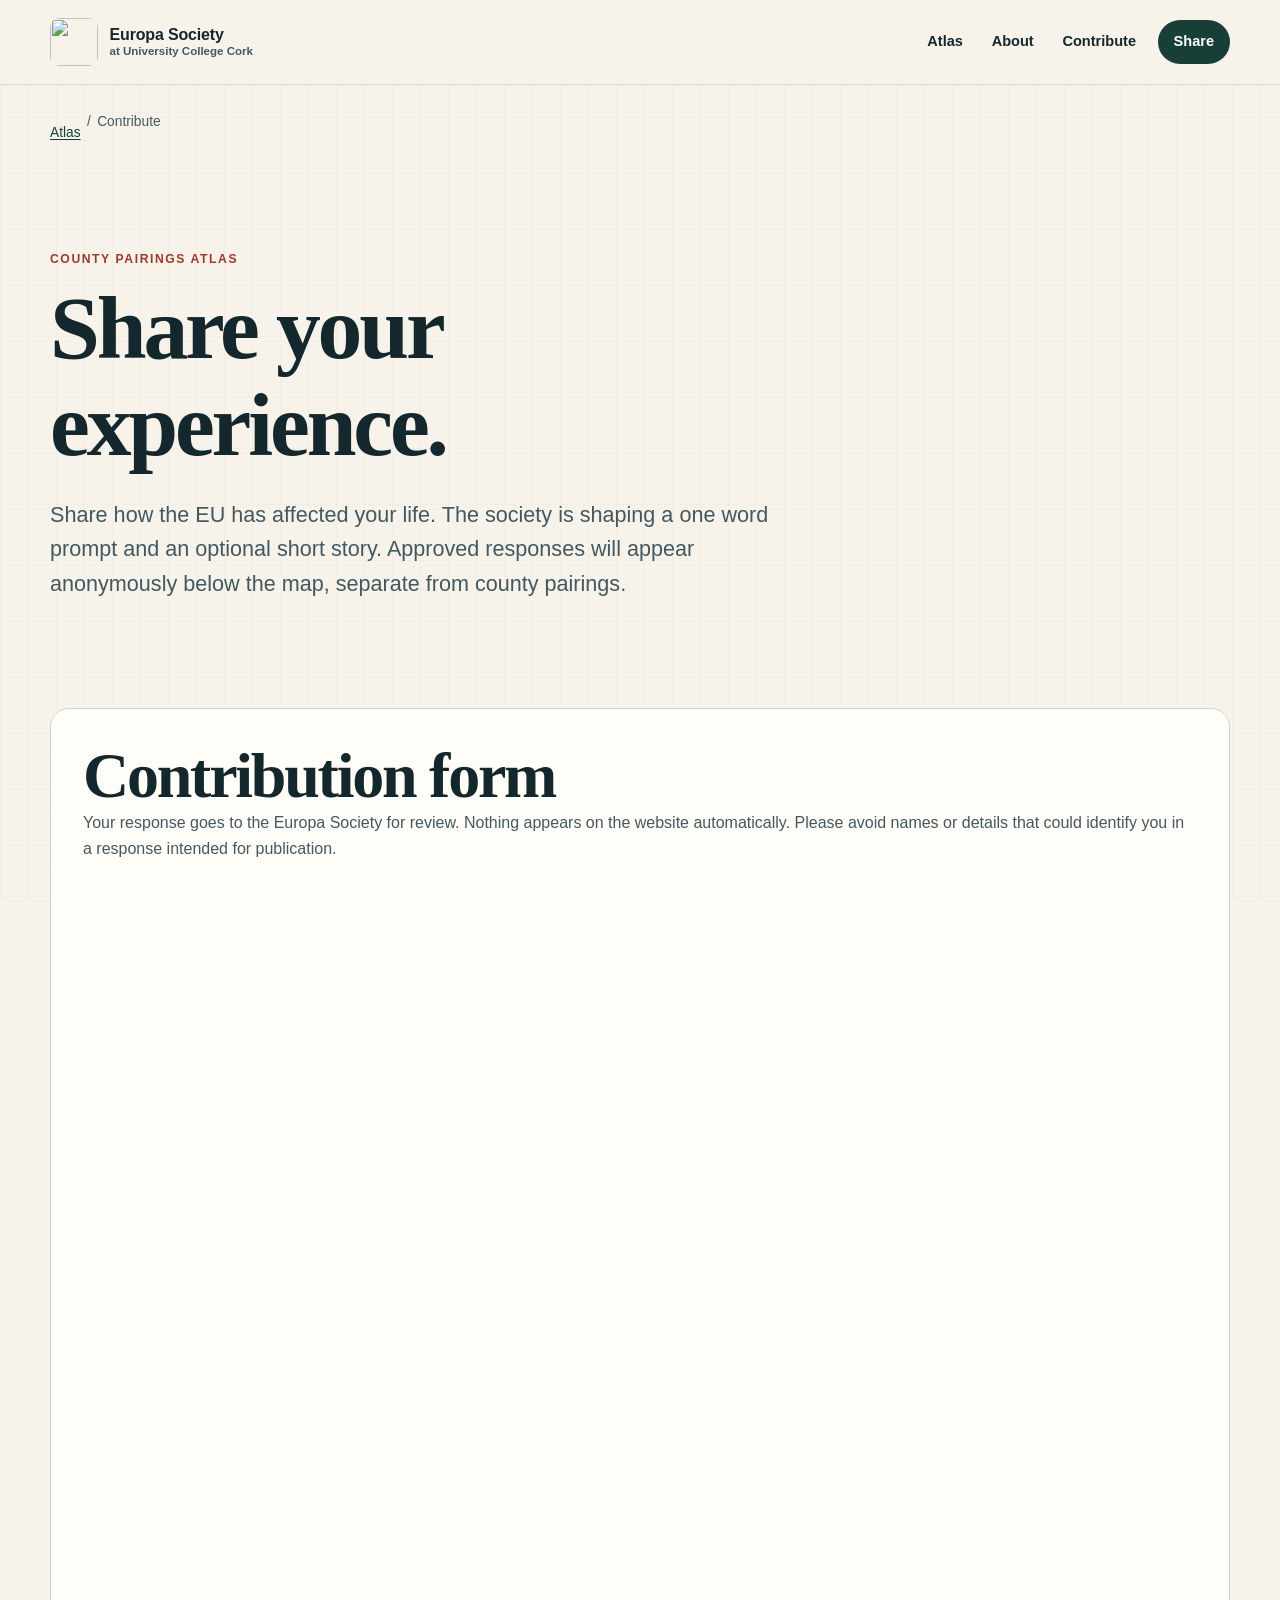
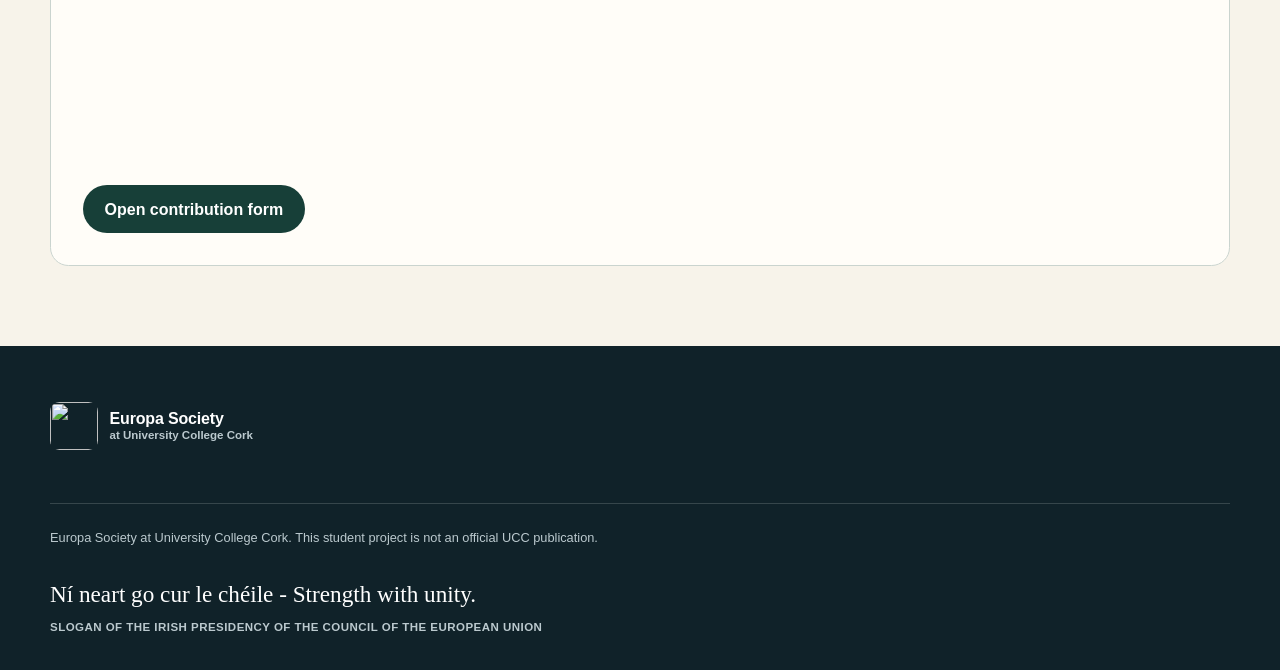
==== contribute/index.html @ 766ce1a0 "Add Carlow county artwork and anonymous community voices" ====
<!doctype html>
<html lang="en">
  <head>
    <meta charset="utf-8" />
    <meta name="viewport" content="width=device-width, initial-scale=1" />
    <meta name="description" content="Share an anonymous word and optional story about how the EU has affected your life." />
    <title>Contribute | Europa Society at UCC</title>
    <link rel="canonical" href="https://jamesc1111.github.io/europa/contribute/" />
    <meta property="og:image" content="https://jamesc1111.github.io/europa/europa-ucc-logo.png" />
    <link rel="stylesheet" href="../styles.css" />
    <script src="../script.js" defer></script>
  </head>
  <body data-root="../">
    <a class="skip-link" href="#main-content">Skip to content</a>
    <header class="site-header">
      <div class="header-inner section-shell">
        <a class="brand" href="../" aria-label="Europa Society at University College Cork home">
          <img class="brand-logo" src="../europa-ucc-logo.png" alt="" width="360" height="360" />
          <span class="brand-copy"><strong>Europa Society</strong><span>at University College Cork</span></span>
        </a>
        <nav class="site-nav" aria-label="Primary navigation">
          <a href="../#atlas">Atlas</a>
          <a href="../#method">About</a>
          <a href="../contribute/" aria-current="page">Contribute</a>
          <button class="nav-share" type="button" data-share>Share</button>
        </nav>
      </div>
    </header>
    <main class="subpage-main" id="main-content">
      <div class="section-shell">
        <nav class="breadcrumbs" aria-label="Breadcrumb">
          <a href="../">Atlas</a><span aria-hidden="true">/</span><span aria-current="page">Contribute</span>
        </nav>
        <section class="contribution-hero" aria-labelledby="contribute-title">
          <p class="eyebrow">County Pairings Atlas</p>
          <h1 id="contribute-title">Share your experience.</h1>
          <p class="hero-intro">Share how the EU has affected your life. The society is shaping a one word prompt and an optional short story. Approved responses will appear anonymously below the map, separate from county pairings.</p>
        </section>
        <section class="google-form-panel" aria-labelledby="google-form-title">
          <h2 id="google-form-title">Contribution form</h2>
          <p>Your response goes to the Europa Society for review. Nothing appears on the website automatically. Please avoid names or details that could identify you in a response intended for publication.</p>
          <iframe class="contribution-form-embed" title="Europa Society contribution form" src="https://docs.google.com/forms/d/1eUqqBnTXL534kfiqfLk_EZzYUlm726x2_wmoheSOeMk/viewform?embedded=true" loading="lazy">Loading form…</iframe>
          <a class="button button-primary" href="https://docs.google.com/forms/d/1eUqqBnTXL534kfiqfLk_EZzYUlm726x2_wmoheSOeMk/viewform" target="_blank" rel="noopener noreferrer">Open contribution form</a>
        </section>
      </div>
    </main>
    <footer class="site-footer">
      <div class="footer-inner section-shell">
        <div><a class="brand brand-footer" href="../"><img class="brand-logo" src="../europa-ucc-logo.png" alt="" width="360" height="360" /><span class="brand-copy"><strong>Europa Society</strong><span>at University College Cork</span></span></a></div>
        <p class="footer-note">Europa Society at University College Cork. This student project is not an official UCC publication.</p>
        <p class="footer-slogan">Ní neart go cur le chéile - Strength with unity.<br /><span>Slogan of the Irish Presidency of the Council of the European Union</span></p>
      </div>
    </footer>
    <div class="toast" data-toast role="status" aria-live="polite"></div>
  </body>
</html>
---- styles.css ----
:root {
  --ink: #14272d;
  --ink-soft: #435860;
  --cream: #f7f3ea;
  --paper: #fffdf8;
  --paper-cool: #f1f5f1;
  --green: #173f38;
  --green-2: #275b4f;
  --green-pale: #dcebe3;
  --coral: #d96751;
  --coral-dark: #9e3828;
  --coral-pale: #f8e5df;
  --gold: #c69d3f;
  --blue: #275978;
  --blue-pale: #e5eef3;
  --eu-blue: #003399;
  --eu-yellow: #ffcc00;
  --line: #cad4cf;
  --white: #ffffff;
  --shadow-sm: 0 8px 24px rgba(20, 39, 45, 0.08);
  --shadow-lg: 0 26px 70px rgba(20, 39, 45, 0.14);
  --radius-sm: 0.65rem;
  --radius-md: 1.15rem;
  --radius-lg: 1.75rem;
  --serif: Georgia, Cambria, "Times New Roman", serif;
  --sans: Inter, Aptos, "Segoe UI", Arial, sans-serif;
  --content: 1180px;
  color-scheme: light;
}

*,
*::before,
*::after {
  box-sizing: border-box;
}

html {
  scroll-behavior: smooth;
  scroll-padding-top: 7rem;
}

body {
  margin: 0;
  color: var(--ink);
  background: var(--cream);
  font-family: var(--sans);
  font-size: 1rem;
  line-height: 1.6;
  text-rendering: optimizeLegibility;
  -webkit-font-smoothing: antialiased;
}

body::before {
  content: "";
  position: fixed;
  inset: 0;
  z-index: -1;
  pointer-events: none;
  background-image:
    linear-gradient(rgba(23, 63, 56, 0.022) 1px, transparent 1px),
    linear-gradient(90deg, rgba(23, 63, 56, 0.022) 1px, transparent 1px);
  background-size: 28px 28px;
}

img,
svg {
  display: block;
  max-width: 100%;
}

button,
input,
select,
textarea {
  color: inherit;
  font: inherit;
}

button,
a {
  -webkit-tap-highlight-color: transparent;
}

a {
  color: var(--green);
  text-decoration-thickness: 0.09em;
  text-underline-offset: 0.18em;
}

a:hover {
  text-decoration-thickness: 0.14em;
}

button {
  cursor: pointer;
}

:focus-visible {
  outline: 3px solid var(--coral);
  outline-offset: 4px;
}

.sr-only {
  position: absolute;
  width: 1px;
  height: 1px;
  padding: 0;
  margin: -1px;
  overflow: hidden;
  white-space: nowrap;
  border: 0;
  clip: rect(0, 0, 0, 0);
  clip-path: inset(50%);
}

::selection {
  color: var(--white);
  background: var(--green);
}

h1,
h2,
h3,
p {
  margin-top: 0;
}

h1,
h2,
h3 {
  line-height: 1.08;
}

h1,
h2 {
  font-family: var(--serif);
  font-weight: 600;
  letter-spacing: -0.035em;
}

h1 {
  margin-bottom: 1.5rem;
  font-size: clamp(3.2rem, 8vw, 6.9rem);
  max-width: 10ch;
}

h2 {
  margin-bottom: 1rem;
  font-size: clamp(2.2rem, 5vw, 4rem);
}

h3 {
  margin-bottom: 0.75rem;
  font-size: 1.2rem;
}

p {
  color: var(--ink-soft);
}

section[id],
[id] {
  scroll-margin-top: 7rem;
}

.skip-link {
  position: fixed;
  top: 0.8rem;
  left: 0.8rem;
  z-index: 100;
  padding: 0.75rem 1rem;
  color: var(--white);
  background: var(--green);
  border-radius: var(--radius-sm);
  transform: translateY(-180%);
}

.skip-link:focus {
  transform: translateY(0);
}

.section-shell,
.header-inner,
.footer-inner {
  width: min(calc(100% - 2rem), var(--content));
  margin-inline: auto;
}

.site-header {
  position: sticky;
  top: 0;
  z-index: 50;
  border-bottom: 1px solid rgba(202, 212, 207, 0.82);
  background: rgba(247, 243, 234, 0.96);
  backdrop-filter: blur(12px);
}

.header-inner {
  display: flex;
  min-height: 5.25rem;
  align-items: center;
  justify-content: space-between;
  gap: 1.5rem;
}

.brand {
  display: inline-flex;
  min-height: 44px;
  align-items: center;
  gap: 0.72rem;
  color: var(--ink);
  text-decoration: none;
}

.brand-logo {
  width: 3rem;
  height: 3rem;
  flex: 0 0 auto;
  object-fit: cover;
  border-radius: 0.6rem;
}

.brand-copy {
  display: grid;
  gap: 0.05rem;
  line-height: 1.15;
}

.brand-copy strong {
  font-size: 1rem;
  letter-spacing: -0.01em;
}

.brand-copy span {
  color: var(--ink-soft);
  font-size: 0.72rem;
  font-weight: 650;
}

.site-nav {
  display: flex;
  align-items: center;
  gap: 0.2rem;
}

.site-nav a,
.nav-share {
  display: inline-flex;
  min-height: 44px;
  align-items: center;
  justify-content: center;
  padding: 0.55rem 0.8rem;
  color: var(--ink);
  background: transparent;
  border: 0;
  border-radius: 999px;
  font-size: 0.91rem;
  font-weight: 700;
  text-decoration: none;
}

.site-nav a:hover,
.nav-share:hover {
  background: var(--green-pale);
}

.nav-share {
  margin-left: 0.35rem;
  padding-inline: 1rem;
  color: var(--white);
  background: var(--green);
}

.nav-share:hover {
  color: var(--white);
  background: var(--green-2);
}

.eyebrow {
  margin: 0 0 0.8rem;
  color: var(--coral-dark);
  font-size: 0.76rem;
  font-weight: 800;
  letter-spacing: 0.13em;
  line-height: 1.4;
  text-transform: uppercase;
}

.hero {
  display: grid;
  min-height: 720px;
  grid-template-columns: minmax(0, 1.08fr) minmax(340px, 0.92fr);
  align-items: center;
  gap: clamp(3rem, 8vw, 7rem);
  padding-block: clamp(4rem, 9vw, 7.5rem);
}

.hero-copy {
  max-width: 760px;
}

.hero-intro {
  max-width: 62ch;
  margin-bottom: 0.65rem;
  font-size: clamp(1.1rem, 2vw, 1.35rem);
}

.hero-clarifier {
  max-width: 59ch;
  margin-bottom: 2rem;
  font-size: 1rem;
}

.eu-highlight {
  padding: 0 0.12em 0.04em;
  color: var(--eu-yellow);
  background: var(--eu-blue);
  border-radius: 0.08em;
  -webkit-box-decoration-break: clone;
  box-decoration-break: clone;
}

.eu-hero-visual {
  position: relative;
  overflow: hidden;
  margin: 0;
  background: var(--eu-blue);
  border: 1px solid rgba(0, 33, 117, 0.3);
  border-radius: var(--radius-lg);
  box-shadow: var(--shadow-lg);
}

.eu-hero-visual::after {
  content: "";
  position: absolute;
  inset: 0;
  border: 1px solid rgba(255, 204, 0, 0.5);
  border-radius: inherit;
  pointer-events: none;
}

.eu-hero-visual img {
  width: 100%;
  height: auto;
  aspect-ratio: 3 / 2;
  object-fit: cover;
}

.hero-actions,
.cta-actions {
  display: flex;
  flex-wrap: wrap;
  gap: 0.8rem;
}

.button {
  display: inline-flex;
  min-height: 48px;
  align-items: center;
  justify-content: center;
  padding: 0.78rem 1.22rem;
  border: 2px solid transparent;
  border-radius: 999px;
  font-weight: 800;
  line-height: 1.2;
  text-align: center;
  text-decoration: none;
  transition:
    transform 140ms ease,
    background-color 140ms ease,
    border-color 140ms ease;
}

.button:hover {
  transform: translateY(-2px);
}

.button-primary {
  color: var(--white);
  background: var(--green);
}

.button-primary:hover {
  background: var(--green-2);
}

.button-secondary {
  color: var(--ink);
  background: var(--paper);
  border-color: var(--ink);
}

.button-secondary:hover {
  background: var(--paper);
}

.button-light {
  color: var(--green);
  background: var(--white);
}

.button-outline-light {
  color: var(--white);
  background: transparent;
  border-color: rgba(255, 255, 255, 0.72);
}

.button-outline-light:hover {
  background: rgba(255, 255, 255, 0.12);
}

.trust-row {
  display: flex;
  flex-wrap: wrap;
  gap: 0.7rem 1.2rem;
  margin: 1.8rem 0 0;
  padding: 0;
  color: var(--ink-soft);
  font-size: 0.88rem;
  list-style: none;
}

.trust-row span {
  margin-right: 0.28rem;
  color: var(--green);
  font-weight: 900;
}

.pair-flags {
  display: flex;
  align-items: center;
  gap: 0.75rem;
  margin-bottom: 1.8rem;
}

.flag {
  display: inline-block;
  width: 4.3rem;
  height: 2.8rem;
  overflow: hidden;
  border: 1px solid rgba(20, 39, 45, 0.16);
  border-radius: 0.35rem;
  box-shadow: 0 5px 12px rgba(20, 39, 45, 0.12);
}

.flag-ireland {
  background: linear-gradient(
    90deg,
    #169b62 0 33.333%,
    #ffffff 33.333% 66.666%,
    #ff883e 66.666% 100%
  );
}

.flag-france {
  background: linear-gradient(
    90deg,
    #0055a4 0 33.333%,
    #ffffff 33.333% 66.666%,
    #ef4135 66.666% 100%
  );
}

.pair-link {
  color: var(--ink-soft);
  font-family: var(--serif);
  font-size: 1.6rem;
}

.status {
  display: inline-flex;
  min-height: 30px;
  align-items: center;
  margin-bottom: 0.8rem;
  padding: 0.28rem 0.65rem;
  border-radius: 999px;
  font-size: 0.72rem;
  font-weight: 800;
  letter-spacing: 0.04em;
  line-height: 1.3;
  text-transform: uppercase;
}

.status-verified {
  color: #0d4a37;
  background: #d6eee3;
}

.status-review {
  color: #674a08;
  background: #f7e9bd;
}

.status-lead {
  color: #703225;
  background: var(--coral-pale);
}

.status-unassigned {
  color: #244e68;
  background: var(--blue-pale);
}

.text-link {
  display: inline-flex;
  min-height: 44px;
  align-items: center;
  gap: 0.4rem;
  font-weight: 800;
}

.atlas-section {
  padding-block: clamp(4rem, 9vw, 7.5rem);
  background: var(--paper);
  border-block: 1px solid var(--line);
}

.section-heading {
  max-width: 760px;
  margin-bottom: 2.5rem;
}

.section-heading > p:not(.eyebrow) {
  max-width: 62ch;
  font-size: 1.08rem;
}

.heading-split {
  display: flex;
  max-width: none;
  align-items: end;
  justify-content: space-between;
  gap: 2rem;
}

.heading-split > div:first-child {
  max-width: 720px;
}

.atlas-key {
  display: flex;
  flex-wrap: wrap;
  gap: 0.6rem 1rem;
  padding-bottom: 0.5rem;
  color: var(--ink-soft);
  font-size: 0.82rem;
}

.atlas-key span {
  display: inline-flex;
  align-items: center;
  gap: 0.42rem;
}

.key-swatch {
  width: 0.8rem;
  height: 0.8rem;
  border-radius: 0.2rem;
}

.key-verified {
  background: linear-gradient(135deg, #d92e28 0 33%, #f1bd24 33% 66%, #2563aa 66% 100%);
}

.key-research {
  background: #d7dfdb;
  border: 1px solid #8ca099;
}

.atlas-grid {
  display: grid;
  grid-template-columns: minmax(0, 1.25fr) minmax(320px, 0.75fr);
  gap: 1.5rem;
}

.map-card,
.county-result,
.county-directory {
  background: var(--cream);
  border: 1px solid var(--line);
  border-radius: var(--radius-md);
}

.map-card {
  min-height: 680px;
  padding: clamp(1rem, 3vw, 1.6rem);
}

.map-toolbar {
  display: flex;
  align-items: center;
  justify-content: space-between;
  gap: 1rem;
  margin-bottom: 1rem;
}

.map-toolbar label {
  font-weight: 800;
}

.map-toolbar input {
  width: min(100%, 290px);
  min-height: 46px;
  padding: 0.65rem 0.85rem;
  background: var(--white);
  border: 1px solid #8da19a;
  border-radius: 999px;
}

.map-toolbar input::placeholder {
  color: #667a80;
}

.map-return {
  width: auto;
  min-height: 46px;
  white-space: nowrap;
}

.map-return[hidden] {
  display: none;
}

.county-map {
  display: grid;
  min-height: 560px;
  place-items: center;
}

.county-map svg {
  width: min(100%, 520px);
  max-height: 555px;
  overflow: visible;
}

.county-shape {
  fill: #d8e1dc;
  stroke: #667c74;
  stroke-linejoin: round;
  stroke-width: 2.1;
  vector-effect: non-scaling-stroke;
  transition:
    fill 130ms ease,
    filter 130ms ease;
}

.county-shape[data-profile="published-prototype"] {
  stroke-width: 2.8;
}

.county-shape:hover,
.county-shape:focus-visible,
.county-shape.is-active {
  fill: var(--county-primary, var(--gold));
  stroke: var(--county-secondary, var(--ink));
  filter: drop-shadow(0 3px 4px rgba(20, 39, 45, 0.24));
}

.county-shape:focus-visible {
  outline: none;
  stroke: var(--ink);
  stroke-width: 3.5;
}

.county-shape.is-filtered-out {
  opacity: 0.12;
  pointer-events: none;
}

.map-loading {
  padding: 2rem;
  color: var(--ink-soft);
}

.map-error {
  max-width: 38rem;
  padding: 1rem;
  color: #6b2b1f;
  background: var(--coral-pale);
  border-radius: var(--radius-sm);
}

.map-credit {
  margin: 0.6rem 0 0;
  font-size: 0.75rem;
  text-align: center;
}

.county-panel {
  display: grid;
  grid-template-rows: auto minmax(0, 1fr);
  gap: 1rem;
  min-height: 680px;
}

.county-result,
.county-directory {
  padding: 1.2rem;
}

.county-result {
  min-height: 185px;
  background: var(--green);
  border-color: var(--green);
}

.county-result h3,
.county-result .eyebrow {
  color: var(--white);
}

.county-result p {
  margin-bottom: 0;
  color: #e2ece7;
}

.county-result .status {
  margin-right: 0.45rem;
}

.county-result .button {
  margin-top: 1rem;
}

.directory-heading {
  display: flex;
  align-items: baseline;
  justify-content: space-between;
  gap: 1rem;
  padding-bottom: 0.8rem;
  border-bottom: 1px solid var(--line);
}

.directory-heading h3 {
  margin: 0;
}

.directory-heading span {
  color: var(--ink-soft);
  font-weight: 800;
}

.directory-columns {
  display: grid;
  grid-template-columns: minmax(0, 1fr) minmax(0, 1fr);
  gap: 0.6rem;
  padding: 0.75rem 0.65rem 0.2rem;
  color: var(--ink-soft);
  font-size: 0.68rem;
  font-weight: 800;
  letter-spacing: 0.05em;
  text-transform: uppercase;
}

.directory-lists {
  display: grid;
  grid-template-columns: minmax(0, 1fr) minmax(0, 1fr);
  gap: 0.4rem;
}

.county-list,
.member-state-list {
  display: grid;
  max-height: 385px;
  grid-template-columns: 1fr;
  gap: 0.4rem;
  overflow-y: auto;
  padding: 0.8rem 0.2rem 0.2rem;
  scrollbar-color: var(--green-2) transparent;
}

.county-button,
.member-state-button {
  position: relative;
  display: block;
  min-height: 44px;
  padding: 0.55rem 0.65rem;
  color: var(--ink);
  background: var(--paper);
  border: 1px solid transparent;
  border-radius: 0.55rem;
  font-size: 0.88rem;
  font-weight: 700;
  text-align: left;
  text-decoration: none;
}

.google-form-panel {
  grid-column: 1 / -1;
  padding: clamp(1.1rem, 3vw, 2rem);
  background: var(--paper);
  border: 1px solid var(--line);
  border-radius: var(--radius-md);
  box-shadow: var(--shadow);
}

.google-form-panel h2 {
  margin: 0;
}

.county-profile-hero,
.profile-contributions {
  padding: clamp(1.25rem, 4vw, 3.5rem);
  border: 1px solid var(--line);
  border-radius: var(--radius-md);
  box-shadow: var(--shadow);
}

.county-profile-hero {
  background: var(--green);
  color: var(--white);
}

.county-profile-hero .eyebrow,
.county-profile-hero h1,
.county-profile-hero p {
  color: var(--white);
}

.county-profile-hero .button {
  margin-top: 1rem;
}

.profile-contributions {
  margin-top: 1.25rem;
  background: var(--paper);
}

.contribution-cards {
  display: grid;
  grid-template-columns: repeat(auto-fit, minmax(16rem, 1fr));
  gap: 1rem;
  margin: 1.5rem 0;
}

.contribution-card {
  padding: 1.2rem;
  background: var(--white);
  border: 1px solid var(--line);
  border-radius: var(--radius-sm);
}

.contribution-card summary {
  cursor: pointer;
  font-family: var(--serif);
  font-size: 1.3rem;
  font-weight: 700;
}

.contribution-card summary::marker {
  color: var(--coral-dark);
}

.research-form,
.research-sidebar {
  display: none;
}

.county-button:hover,
.county-button.is-active,
.member-state-button:hover,
.member-state-button.is-active {
  background: var(--green-pale);
  border-color: #77958b;
}

.county-button[data-profile="published-prototype"]::after {
  content: "";
  position: absolute;
  top: 50%;
  right: 0.65rem;
  width: 0.55rem;
  height: 0.55rem;
  background: var(--coral);
  border-radius: 50%;
  transform: translateY(-50%);
}

.county-button[hidden] {
  display: none;
}

.method-section {
  padding-block: clamp(4rem, 9vw, 7.5rem);
}

.process-grid {
  display: grid;
  grid-template-columns: repeat(3, 1fr);
  gap: 1rem;
  margin: 0;
  padding: 0;
  list-style: none;
}

.process-grid li {
  min-height: 280px;
  padding: clamp(1.4rem, 3vw, 2rem);
  background: var(--paper);
  border: 1px solid var(--line);
  border-radius: var(--radius-md);
  box-shadow: var(--shadow-sm);
}

.step-number {
  display: block;
  margin-bottom: 3rem;
  color: var(--coral-dark);
  font-family: var(--serif);
  font-size: 1.5rem;
}

.process-grid h3 {
  font-family: var(--serif);
  font-size: 1.55rem;
}

.standards-section {
  padding-block: clamp(4rem, 8vw, 6rem);
  color: var(--white);
  background: var(--green);
}

.standards-grid {
  display: grid;
  grid-template-columns: 0.9fr 1.1fr;
  align-items: start;
  gap: clamp(2rem, 7vw, 6rem);
}

.standards-grid h2,
.standards-grid .eyebrow {
  color: var(--white);
}

.standards-list {
  display: grid;
  gap: 0;
  margin: 0;
  padding: 0;
  list-style: none;
}

.standards-list li {
  display: grid;
  grid-template-columns: minmax(120px, 0.35fr) 1fr;
  gap: 1rem;
  padding: 1.1rem 0;
  border-bottom: 1px solid rgba(255, 255, 255, 0.2);
}

.standards-list li:first-child {
  border-top: 1px solid rgba(255, 255, 255, 0.2);
}

.standards-list span {
  color: #d7e5df;
}

.future-sections {
  display: grid;
  grid-template-columns: repeat(auto-fit, minmax(min(100%, 18rem), 1fr));
  gap: 1rem;
  padding-block: clamp(4rem, 8vw, 6rem);
}

.future-section-heading {
  min-height: 175px;
  padding: clamp(1.4rem, 4vw, 2rem);
  background: var(--paper);
  border: 1px solid var(--line);
  border-radius: var(--radius-md);
  box-shadow: var(--shadow-sm);
}

.future-section-heading h2 {
  margin-bottom: 0;
  font-size: clamp(1.8rem, 3.2vw, 2.6rem);
}

.cta-section {
  padding-block: clamp(4rem, 9vw, 7rem);
}

.cta-card {
  display: grid;
  grid-template-columns: minmax(0, 1.2fr) minmax(280px, 0.8fr);
  align-items: center;
  gap: 2rem;
  padding: clamp(2rem, 6vw, 4.5rem);
  color: var(--ink);
  background: var(--eu-yellow);
  border-radius: var(--radius-lg);
  box-shadow: var(--shadow-lg);
}

.cta-card h2,
.cta-card .eyebrow {
  color: var(--ink);
}

.cta-subheading {
  max-width: 16ch;
  margin: 0.35rem 0 1rem;
  color: var(--ink);
  font-family: var(--serif);
  font-size: clamp(1.8rem, 4vw, 3.25rem);
  line-height: 0.98;
}

.cta-card p {
  max-width: 58ch;
  margin-bottom: 0;
  color: var(--ink-soft);
}

.cta-card .button-outline-light {
  color: var(--ink);
  border-color: var(--ink);
}

.cta-card .button-outline-light:hover {
  color: var(--white);
  background: var(--ink);
  border-color: var(--ink);
}

.cta-actions {
  justify-content: flex-end;
}

.site-footer {
  padding-block: 3.5rem 2rem;
  background: #102229;
}

.footer-inner {
  display: grid;
  grid-template-columns: 1fr auto;
  gap: 2rem;
}

.brand-footer,
.brand-footer .brand-copy,
.site-footer a {
  color: var(--white);
}

.brand-footer .brand-copy span {
  color: #bbc9ce;
}

.site-footer p {
  margin: 0.8rem 0 0;
  color: #bbc9ce;
}

.site-footer nav {
  display: flex;
  flex-wrap: wrap;
  justify-content: flex-end;
  gap: 0.5rem 1.2rem;
}

.site-footer nav a {
  display: inline-flex;
  min-height: 44px;
  align-items: center;
}

.footer-note {
  grid-column: 1 / -1;
  padding-top: 1.5rem;
  border-top: 1px solid rgba(255, 255, 255, 0.16);
  font-size: 0.8rem;
}

.footer-slogan {
  grid-column: 1 / -1;
  margin: 0 !important;
  color: var(--white) !important;
  font-family: var(--serif);
  font-size: clamp(1.15rem, 2vw, 1.45rem);
  line-height: 1.25;
}

.footer-slogan span {
  display: inline-block;
  margin-top: 0.3rem;
  color: #bbc9ce;
  font-family: var(--sans);
  font-size: 0.72rem;
  font-weight: 700;
  letter-spacing: 0.04em;
  text-transform: uppercase;
}

.toast {
  position: fixed;
  right: 1rem;
  bottom: 1rem;
  z-index: 80;
  max-width: min(380px, calc(100% - 2rem));
  padding: 0.85rem 1rem;
  color: var(--white);
  background: var(--ink);
  border-radius: var(--radius-sm);
  box-shadow: var(--shadow-lg);
  opacity: 0;
  pointer-events: none;
  transform: translateY(1rem);
  transition:
    opacity 140ms ease,
    transform 140ms ease;
}

.toast.is-visible {
  opacity: 1;
  transform: translateY(0);
}

/* Pairing profile */

.subpage-main {
  padding-bottom: 5rem;
}

.breadcrumbs {
  display: flex;
  flex-wrap: wrap;
  gap: 0.4rem;
  padding-top: 1.6rem;
  color: var(--ink-soft);
  font-size: 0.86rem;
}

.breadcrumbs a {
  min-height: 44px;
  display: inline-flex;
  align-items: center;
}

.profile-hero {
  display: grid;
  grid-template-columns: minmax(0, 1.2fr) minmax(300px, 0.8fr);
  gap: clamp(2rem, 7vw, 6rem);
  padding-block: clamp(3rem, 7vw, 6rem);
}

.profile-hero h1 {
  font-size: clamp(3rem, 7vw, 6rem);
}

.profile-hero h1 span {
  display: block;
  color: var(--coral-dark);
  font-style: italic;
}

.profile-hero .hero-intro {
  max-width: 56ch;
}

.status-row {
  display: flex;
  flex-wrap: wrap;
  gap: 0.5rem;
  margin-bottom: 1rem;
}

.evidence-snapshot {
  align-self: start;
  padding: 1.5rem;
  background: var(--paper);
  border: 1px solid var(--line);
  border-radius: var(--radius-md);
  box-shadow: var(--shadow-sm);
}

.evidence-snapshot h2 {
  font-family: var(--sans);
  font-size: 1.15rem;
  letter-spacing: 0;
}

.snapshot-list {
  display: grid;
  gap: 0;
  margin: 0;
}

.snapshot-list div {
  padding: 0.9rem 0;
  border-top: 1px solid var(--line);
}

.snapshot-list dt {
  color: var(--ink-soft);
  font-size: 0.75rem;
  font-weight: 800;
  letter-spacing: 0.05em;
  text-transform: uppercase;
}

.snapshot-list dd {
  margin: 0.22rem 0 0;
  font-weight: 800;
}

.profile-layout {
  display: grid;
  grid-template-columns: 230px minmax(0, 1fr);
  align-items: start;
  gap: clamp(2rem, 6vw, 5rem);
}

.profile-nav {
  position: sticky;
  top: 6.5rem;
  display: grid;
  gap: 0.15rem;
  padding: 1rem;
  background: var(--paper);
  border: 1px solid var(--line);
  border-radius: var(--radius-md);
}

.profile-nav strong {
  padding: 0.5rem 0.65rem;
  font-size: 0.76rem;
  letter-spacing: 0.08em;
  text-transform: uppercase;
}

.profile-nav a {
  display: flex;
  min-height: 44px;
  align-items: center;
  padding: 0.5rem 0.65rem;
  border-radius: 0.45rem;
  font-size: 0.88rem;
  font-weight: 700;
  text-decoration: none;
}

.profile-nav a:hover {
  background: var(--green-pale);
}

.profile-content {
  min-width: 0;
}

.profile-section {
  padding: 0 0 clamp(4rem, 8vw, 6rem);
}

.profile-section + .profile-section {
  padding-top: clamp(3rem, 7vw, 5rem);
  border-top: 1px solid var(--line);
}

.profile-section > header {
  max-width: 760px;
  margin-bottom: 2rem;
}

.profile-section > header h2 {
  font-size: clamp(2rem, 4vw, 3.2rem);
}

.claim-card,
.focus-card,
.story-card,
.source-card,
.question-card,
.team-card,
.quiz-card,
.info-card {
  padding: clamp(1.2rem, 3vw, 1.7rem);
  background: var(--paper);
  border: 1px solid var(--line);
  border-radius: var(--radius-md);
}

.claim-card {
  border-left: 5px solid var(--green);
}

.claim-card blockquote {
  margin: 0 0 1rem;
  font-family: var(--serif);
  font-size: clamp(1.35rem, 3vw, 2rem);
  line-height: 1.3;
}

.claim-card p:last-child,
.source-card p:last-child,
.question-card p:last-child,
.team-card p:last-child,
.info-card p:last-child {
  margin-bottom: 0;
}

.citation {
  display: inline-grid;
  min-width: 1.55rem;
  height: 1.55rem;
  place-items: center;
  color: var(--white);
  background: var(--green);
  border-radius: 50%;
  font-size: 0.75rem;
  font-weight: 800;
  text-decoration: none;
  vertical-align: super;
}

.focus-card {
  background: var(--blue-pale);
  border-color: #9bb4c3;
}

.focus-card h3,
.story-card h3 {
  font-family: var(--serif);
  font-size: 1.65rem;
}

.requirements {
  margin: 1rem 0 0;
  padding-left: 1.3rem;
}

.requirements li + li {
  margin-top: 0.45rem;
}

.two-column,
.comparison-grid,
.team-grid,
.source-grid,
.question-grid {
  display: grid;
  grid-template-columns: repeat(2, minmax(0, 1fr));
  gap: 1rem;
}

.comparison-card {
  min-height: 230px;
  padding: 1.3rem;
  background: var(--paper);
  border: 1px solid var(--line);
  border-radius: var(--radius-md);
}

.comparison-card .status {
  margin-bottom: 1.2rem;
}

.comparison-card h3 {
  font-family: var(--serif);
  font-size: 1.42rem;
}

.subheading {
  margin-top: 2.5rem;
  font-family: var(--serif);
  font-size: 1.55rem;
}

.story-card {
  display: grid;
  grid-template-columns: minmax(0, 0.7fr) minmax(0, 1.3fr);
  gap: clamp(1.5rem, 5vw, 4rem);
  color: var(--white);
  background: var(--green);
  border-color: var(--green);
}

.story-card h3,
.story-card .eyebrow {
  color: var(--white);
}

.story-card p,
.story-card li {
  color: #dce8e3;
}

.story-card .status-lead {
  color: #703225;
}

.question-card {
  min-height: 165px;
}

.question-number {
  display: block;
  margin-bottom: 1rem;
  color: var(--coral-dark);
  font-family: var(--serif);
  font-weight: 800;
}

.source-card {
  display: grid;
  grid-template-columns: auto 1fr;
  align-items: start;
  gap: 1rem;
}

.source-number {
  display: grid;
  width: 2.2rem;
  height: 2.2rem;
  place-items: center;
  color: var(--white);
  background: var(--green);
  border-radius: 50%;
  font-weight: 800;
}

.source-boundary {
  display: grid;
  grid-template-columns: 1fr 1fr;
  gap: 0.8rem;
  margin-top: 1rem;
}

.source-boundary div {
  padding: 0.8rem;
  background: var(--paper-cool);
  border-radius: var(--radius-sm);
}

.source-boundary strong {
  display: block;
  margin-bottom: 0.35rem;
  font-size: 0.76rem;
  letter-spacing: 0.04em;
  text-transform: uppercase;
}

.source-boundary ul {
  margin: 0;
  padding-left: 1.15rem;
  color: var(--ink-soft);
  font-size: 0.88rem;
}

.review-table {
  width: 100%;
  border-collapse: collapse;
  background: var(--paper);
  border: 1px solid var(--line);
  border-radius: var(--radius-md);
}

.review-table th,
.review-table td {
  padding: 0.85rem 1rem;
  border-bottom: 1px solid var(--line);
  text-align: left;
  vertical-align: top;
}

.review-table th {
  width: 34%;
  color: var(--ink-soft);
  font-size: 0.78rem;
  letter-spacing: 0.04em;
  text-transform: uppercase;
}

.review-table tr:last-child th,
.review-table tr:last-child td {
  border-bottom: 0;
}

.quiz-card {
  background: var(--paper);
}

.quiz-card fieldset {
  margin: 0 0 1.4rem;
  padding: 0;
  border: 0;
}

.quiz-card legend {
  margin-bottom: 0.8rem;
  font-weight: 800;
}

.quiz-options {
  display: grid;
  gap: 0.55rem;
}

.quiz-option {
  display: flex;
  min-height: 48px;
  align-items: center;
  gap: 0.7rem;
  padding: 0.65rem 0.8rem;
  background: var(--cream);
  border: 1px solid var(--line);
  border-radius: var(--radius-sm);
}

.quiz-option:has(input:checked) {
  background: var(--green-pale);
  border-color: var(--green-2);
}

.quiz-option input {
  width: 1.15rem;
  height: 1.15rem;
  accent-color: var(--green);
}

.quiz-result {
  min-height: 48px;
  margin-top: 1rem;
  padding: 0.8rem;
  background: var(--paper-cool);
  border-radius: var(--radius-sm);
  font-weight: 700;
}

/* Contribution form */

.contribution-hero {
  max-width: 880px;
  padding-block: clamp(3rem, 8vw, 6rem);
}

.contribution-hero h1 {
  max-width: 12ch;
  font-size: clamp(3rem, 7vw, 6rem);
}

.form-layout {
  display: grid;
  grid-template-columns: minmax(0, 1fr) 320px;
  align-items: start;
  gap: 2rem;
  padding-bottom: 6rem;
}

.research-form {
  display: grid;
  gap: 1.4rem;
}

.form-section {
  padding: clamp(1.2rem, 4vw, 2rem);
  background: var(--paper);
  border: 1px solid var(--line);
  border-radius: var(--radius-md);
}

.form-section > h2 {
  font-family: var(--sans);
  font-size: 1.35rem;
  letter-spacing: 0;
}

.form-section > p {
  font-size: 0.93rem;
}

.field-grid {
  display: grid;
  grid-template-columns: 1fr 1fr;
  gap: 1rem;
}

.field {
  display: grid;
  gap: 0.35rem;
  margin-top: 1rem;
}

.field:first-child {
  margin-top: 0;
}

.field label,
.field-label {
  font-weight: 800;
}

.hint {
  color: var(--ink-soft);
  font-size: 0.82rem;
}

.field input,
.field select,
.field textarea {
  width: 100%;
  min-height: 48px;
  padding: 0.7rem 0.8rem;
  background: var(--white);
  border: 1px solid #819790;
  border-radius: var(--radius-sm);
}

.field textarea {
  min-height: 130px;
  resize: vertical;
}

.field input:focus,
.field select:focus,
.field textarea:focus {
  border-color: var(--green);
  box-shadow: 0 0 0 3px rgba(23, 63, 56, 0.14);
}

.checkbox-field {
  display: grid;
  grid-template-columns: auto 1fr;
  gap: 0.75rem;
  margin-top: 1rem;
  align-items: start;
}

.checkbox-field input {
  width: 1.2rem;
  height: 1.2rem;
  margin-top: 0.25rem;
  accent-color: var(--green);
}

.form-actions {
  display: flex;
  flex-wrap: wrap;
  gap: 0.8rem;
  align-items: center;
}

.form-note {
  margin: 0;
  font-size: 0.82rem;
}

.research-sidebar {
  position: sticky;
  top: 6.5rem;
  display: grid;
  gap: 1rem;
}

.sidebar-card {
  padding: 1.25rem;
  background: var(--paper);
  border: 1px solid var(--line);
  border-radius: var(--radius-md);
}

.sidebar-card h2 {
  font-family: var(--sans);
  font-size: 1.1rem;
  letter-spacing: 0;
}

.sidebar-card ul,
.sidebar-card ol {
  margin: 0;
  padding-left: 1.2rem;
  color: var(--ink-soft);
  font-size: 0.9rem;
}

.sidebar-card li + li {
  margin-top: 0.45rem;
}

.privacy-card {
  color: #0d4a37;
  background: var(--green-pale);
  border-color: #94b6a8;
}

.privacy-card p {
  color: #315d4f;
}

@media (max-width: 900px) {
  .header-inner {
    align-items: flex-start;
    padding-block: 0.7rem;
  }

  .site-nav {
    max-width: 60%;
    flex-wrap: wrap;
    justify-content: flex-end;
  }

  .hero,
  .profile-hero,
  .atlas-grid,
  .standards-grid,
  .cta-card,
  .form-layout {
    grid-template-columns: 1fr;
  }

  .hero {
    min-height: auto;
  }

  .heading-split {
    align-items: flex-start;
    flex-direction: column;
  }

  .map-card,
  .county-panel {
    min-height: auto;
  }

  .process-grid {
    grid-template-columns: 1fr;
  }

  .future-sections {
    grid-template-columns: 1fr;
  }

  .process-grid li {
    min-height: 0;
  }

  .step-number {
    margin-bottom: 1.5rem;
  }

  .cta-actions {
    justify-content: flex-start;
  }

  .profile-layout {
    grid-template-columns: 1fr;
  }

  .profile-nav {
    position: static;
    display: flex;
    overflow-x: auto;
    padding: 0.55rem;
    white-space: nowrap;
  }

  .profile-nav strong {
    display: none;
  }

  .research-sidebar {
    position: static;
    grid-template-columns: repeat(2, 1fr);
  }
}

@media (max-width: 650px) {
  html {
    scroll-padding-top: 9.5rem;
  }

  section[id],
  [id] {
    scroll-margin-top: 9.5rem;
  }

  .section-shell,
  .header-inner,
  .footer-inner {
    width: min(calc(100% - 1.25rem), var(--content));
  }

  .header-inner {
    display: grid;
    grid-template-columns: 1fr;
    gap: 0.35rem;
  }

  .brand {
    justify-self: center;
  }

  .brand-logo {
    width: 2.6rem;
    height: 2.6rem;
  }

  .site-nav {
    width: 100%;
    max-width: none;
    flex-wrap: nowrap;
    justify-content: center;
    overflow-x: auto;
    padding-bottom: 0.2rem;
  }

  .site-nav a,
  .nav-share {
    flex: 0 0 auto;
    padding-inline: 0.65rem;
    font-size: 0.82rem;
  }

  .site-nav a:first-child {
    display: none;
  }

  h1 {
    font-size: clamp(3rem, 16vw, 4.7rem);
  }

  .hero {
    gap: 3rem;
    padding-block: 3.5rem 4.5rem;
  }

  .hero-actions,
  .cta-actions,
  .form-actions {
    display: grid;
    grid-template-columns: 1fr;
  }

  .button {
    width: 100%;
  }

  .trust-row {
    display: grid;
    grid-template-columns: 1fr;
  }

  .two-column,
  .comparison-grid,
  .team-grid,
  .source-grid,
  .question-grid,
  .source-boundary,
  .field-grid,
  .research-sidebar {
    grid-template-columns: 1fr;
  }

  .map-toolbar {
    align-items: stretch;
    flex-direction: column;
  }

  .map-toolbar input {
    width: 100%;
  }

  .county-map {
    min-height: 440px;
  }

  .county-map svg {
    max-height: 430px;
  }

  .county-list,
  .member-state-list {
    grid-template-columns: 1fr;
    max-height: 430px;
  }

  .standards-list li {
    grid-template-columns: 1fr;
    gap: 0.3rem;
  }

  .cta-card {
    padding: 2rem 1.2rem;
  }

  .footer-inner {
    grid-template-columns: 1fr;
  }

  .site-footer nav {
    justify-content: flex-start;
  }

  .footer-note {
    grid-column: auto;
  }

  .footer-slogan {
    grid-column: auto;
  }

  .profile-nav {
    margin-inline: -0.6rem;
  }

  .story-card {
    grid-template-columns: 1fr;
  }

  .review-table,
  .review-table tbody,
  .review-table tr,
  .review-table th,
  .review-table td {
    display: block;
    width: 100%;
  }

  .review-table tr {
    padding: 0.8rem;
    border-bottom: 1px solid var(--line);
  }

  .review-table th,
  .review-table td {
    padding: 0.2rem;
    border: 0;
  }
}

@media (prefers-reduced-motion: reduce) {
  *,
  *::before,
  *::after {
    scroll-behavior: auto !important;
    transition-duration: 0.01ms !important;
    animation-duration: 0.01ms !important;
    animation-iteration-count: 1 !important;
  }
}

@media print {
  .site-header,
  .profile-nav,
  .hero-actions,
  .cta-section,
  .site-footer,
  .toast {
    display: none !important;
  }

  body {
    background: #fff;
  }

  body::before {
    display: none;
  }

  .section-shell,
  .header-inner,
  .footer-inner {
    width: 100%;
  }
}

/* Community voices and county artwork */
.hero-phrase { display: inline-block; }
.voices-section { padding-block: clamp(3rem, 7vw, 6rem); }
.word-cloud { display: flex; flex-wrap: wrap; justify-content: center; align-items: center; gap: .65rem 1.3rem; min-height: 8rem; padding: 2rem; background: var(--paper); border: 1px solid var(--line); border-radius: var(--radius-md); }
.word-cloud button { border: 0; background: transparent; color: var(--eu-blue); font: 700 var(--word-size, 1.2rem)/1.2 var(--serif); cursor: pointer; }
.word-cloud button:hover, .word-cloud button:focus-visible, .word-cloud button[aria-pressed="true"] { text-decoration: underline; }
.voice-cards { display: grid; grid-template-columns: repeat(auto-fit, minmax(min(100%, 16rem), 1fr)); gap: 1rem; margin-block: 1.5rem; }
.voice-card { padding: 1.3rem; background: var(--paper); border: 1px solid var(--line); border-radius: var(--radius-sm); }
.voice-card h3 { margin: 0 0 .5rem; color: var(--eu-blue); }
.voice-card p { margin: 0; }
.voices-empty { margin: 0; text-align: center; }
.county-feature { margin-top: 1.25rem; padding: clamp(1.25rem, 4vw, 3.5rem); background: var(--paper); border: 1px solid var(--line); border-radius: var(--radius-md); }
.county-artwork { max-width: 720px; margin: 1.5rem auto; }
.county-artwork img { display: block; width: 100%; height: auto; }
.county-facts { max-width: 720px; margin: auto; }
.county-facts dl { display: grid; grid-template-columns: repeat(auto-fit, minmax(10rem, 1fr)); gap: .75rem; }
.county-facts dl div { padding: .8rem; background: var(--white); border: 1px solid var(--line); border-radius: var(--radius-sm); }
.county-facts dt { font-weight: 700; }
.county-facts dd { margin: .25rem 0 0; }
.contribution-form-embed { display: block; width: 100%; height: 900px; margin-top: 1.5rem; border: 0; }
@media (max-width: 650px) { .hero-phrase { display: inline; } .contribution-form-embed { height: 1050px; } }
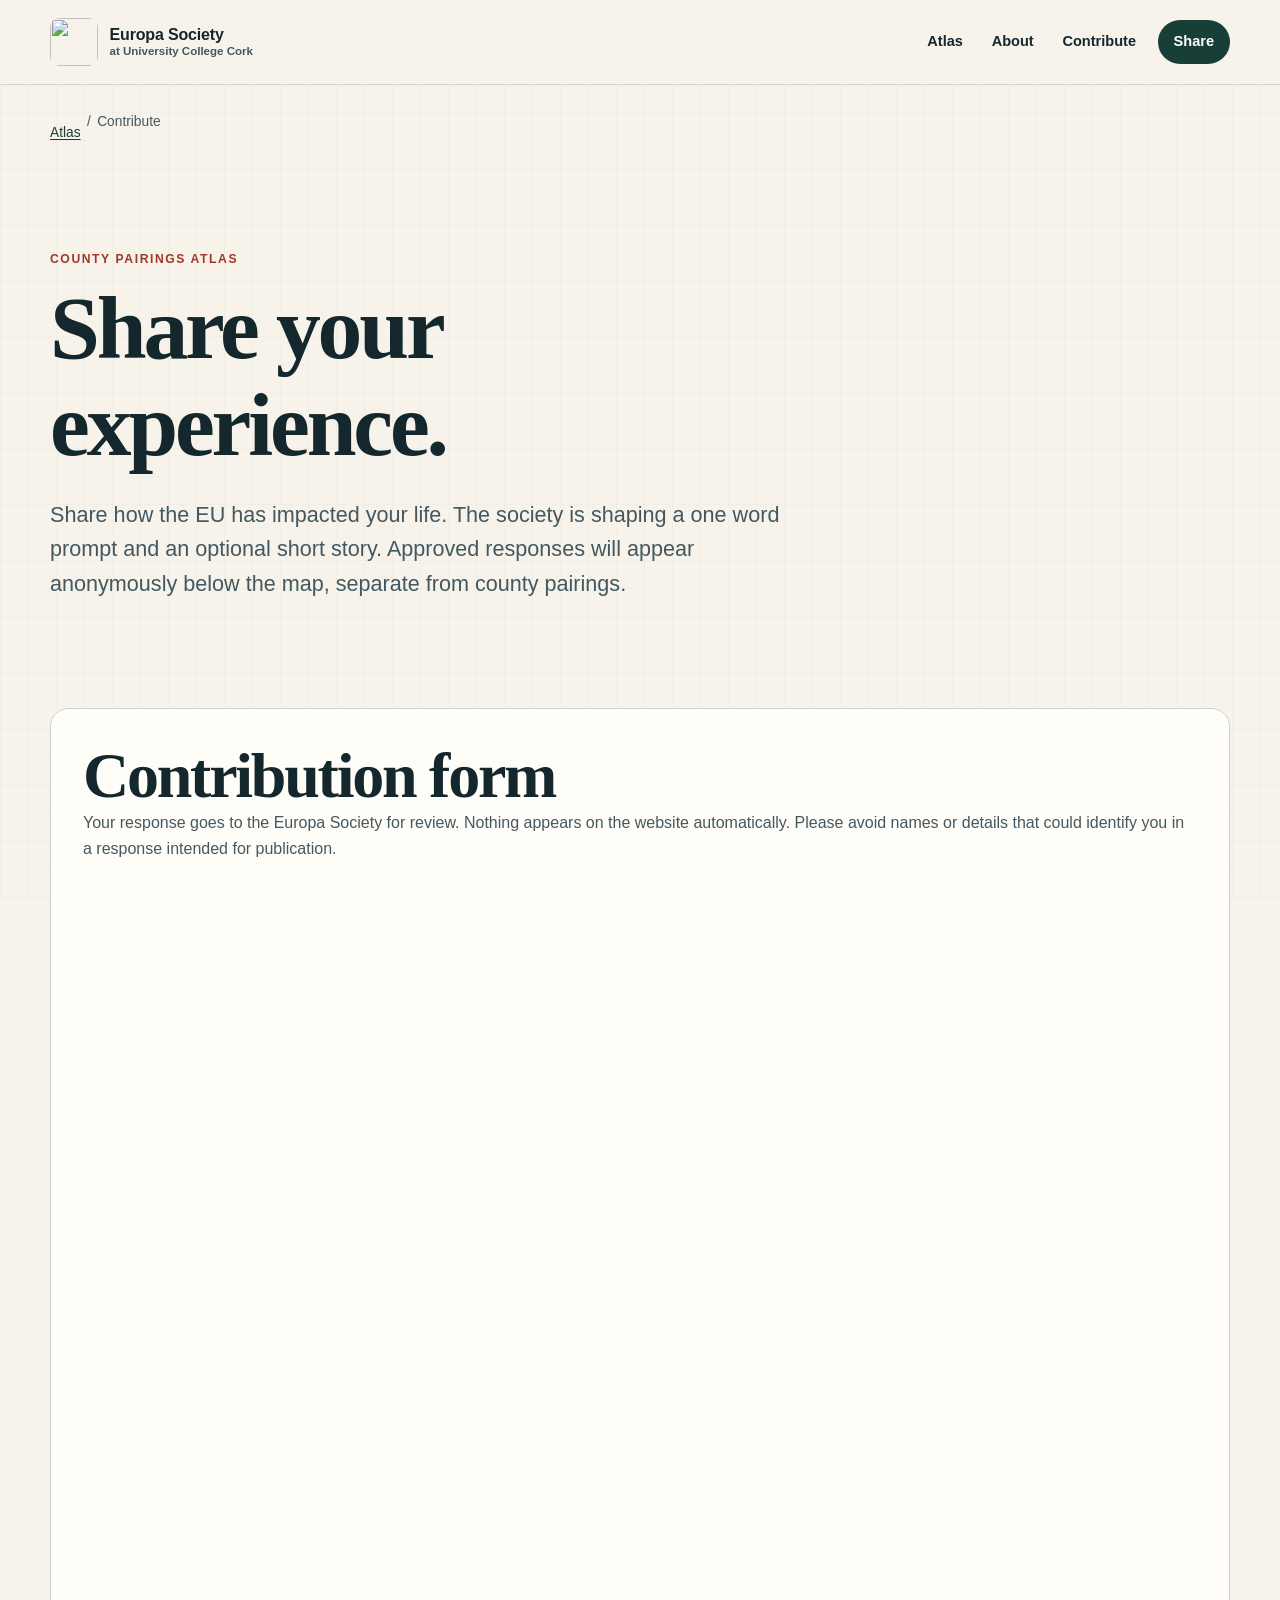
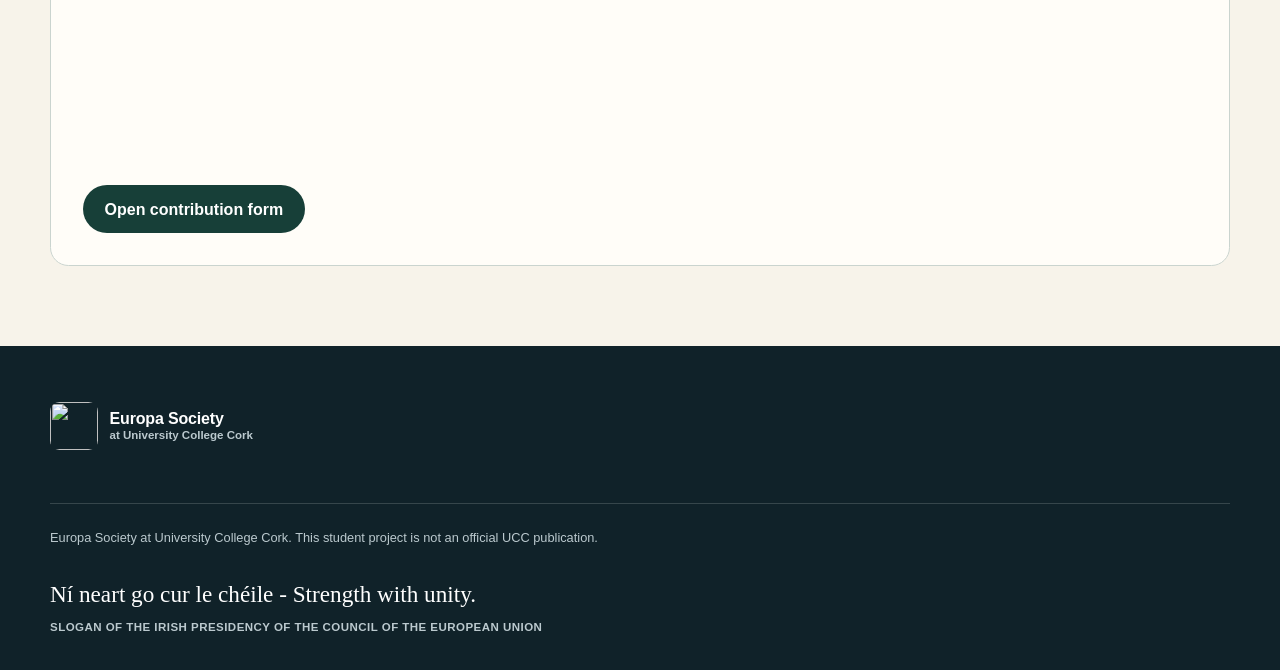
==== commit 59c5a754: "Use impacted wording on contribution page" ====
--- a/contribute/index.html
+++ b/contribute/index.html
@@ -3,7 +3,7 @@
   <head>
     <meta charset="utf-8" />
     <meta name="viewport" content="width=device-width, initial-scale=1" />
-    <meta name="description" content="Share an anonymous word and optional story about how the EU has affected your life." />
+    <meta name="description" content="Share an anonymous word and optional story about how the EU has impacted your life." />
     <title>Contribute | Europa Society at UCC</title>
     <link rel="canonical" href="https://jamesc1111.github.io/europa/contribute/" />
     <meta property="og:image" content="https://jamesc1111.github.io/europa/europa-ucc-logo.png" />
@@ -34,7 +34,7 @@
         <section class="contribution-hero" aria-labelledby="contribute-title">
           <p class="eyebrow">County Pairings Atlas</p>
           <h1 id="contribute-title">Share your experience.</h1>
-          <p class="hero-intro">Share how the EU has affected your life. The society is shaping a one word prompt and an optional short story. Approved responses will appear anonymously below the map, separate from county pairings.</p>
+          <p class="hero-intro">Share how the EU has impacted your life. The society is shaping a one word prompt and an optional short story. Approved responses will appear anonymously below the map, separate from county pairings.</p>
         </section>
         <section class="google-form-panel" aria-labelledby="google-form-title">
           <h2 id="google-form-title">Contribution form</h2>
--- a/styles.css
+++ b/styles.css
@@ -1814,8 +1814,8 @@
     font-size: 0.82rem;
   }
 
-  .site-nav a:first-child {
-    display: none;
+  .site-nav {
+    gap: 0.1rem;
   }
 
   h1 {
@@ -1968,7 +1968,6 @@
 }
 
 /* Community voices and county artwork */
-.hero-phrase { display: inline-block; }
 .voices-section { padding-block: clamp(3rem, 7vw, 6rem); }
 .word-cloud { display: flex; flex-wrap: wrap; justify-content: center; align-items: center; gap: .65rem 1.3rem; min-height: 8rem; padding: 2rem; background: var(--paper); border: 1px solid var(--line); border-radius: var(--radius-md); }
 .word-cloud button { border: 0; background: transparent; color: var(--eu-blue); font: 700 var(--word-size, 1.2rem)/1.2 var(--serif); cursor: pointer; }
@@ -1988,3 +1987,65 @@
 .county-facts dd { margin: .25rem 0 0; }
 .contribution-form-embed { display: block; width: 100%; height: 900px; margin-top: 1.5rem; border: 0; }
 @media (max-width: 650px) { .hero-phrase { display: inline; } .contribution-form-embed { height: 1050px; } }
+
+
+/* Claire's homepage layout updates */
+.hero-phrase {
+  display: inline-grid;
+  grid-template-columns: auto auto;
+  column-gap: 0.16em;
+}
+.hero-phrase .pairing-article {
+  grid-column: 1;
+}
+.hero-phrase .eu-highlight,
+.hero-phrase .pairing-word {
+  grid-column: 2;
+}
+.hero-phrase .pairing-word {
+  display: block;
+}
+.county-directory {
+  display: flex;
+  min-height: 680px;
+  flex-direction: column;
+}
+.county-directory .county-list {
+  flex: 1;
+  max-height: none;
+}
+.voices-section .section-heading {
+  max-width: none;
+}
+.voices-section .section-heading > p:not(.eyebrow) {
+  max-width: 62ch;
+}
+@media (max-width: 650px) {
+  .hero-phrase {
+    display: inline-grid;
+  }
+  .county-directory {
+    min-height: 680px;
+  }
+  .county-directory .county-list {
+    flex: 1;
+    max-height: none;
+  }
+}
+
+
+/* Carlow and Luxembourg pairing profile */
+.partner-country-feature { margin-top: 2.5rem; padding: clamp(1.35rem, 4vw, 2.75rem); border: 1px solid rgba(22, 66, 57, .18); border-radius: 1.4rem; background: #fcfaf3; }
+.partner-country-feature h2 { margin: 0; font-family: Georgia, serif; font-size: clamp(2.2rem, 6vw, 4.5rem); letter-spacing: -.06em; }
+.partner-country-subtitle { margin: .2rem 0 1.6rem; color: #785429; font-size: 1.15rem; font-style: italic; }
+.partner-country-grid { display: grid; grid-template-columns: repeat(2, minmax(0, 1fr)); gap: clamp(1rem, 3vw, 2rem); }
+.partner-landmark { margin: 0; background: #fff; padding: .7rem; box-shadow: 0 8px 18px rgba(34, 27, 18, .13); transform: rotate(-1deg); }
+.partner-landmark img { display: block; width: 100%; aspect-ratio: 4 / 3; object-fit: cover; }
+.partner-landmark figcaption { padding: .65rem .25rem .1rem; color: #785429; font-family: Georgia, serif; font-size: 1.1rem; font-style: italic; text-align: center; }
+.luxembourg-map { position: relative; min-height: 340px; overflow: hidden; border: 1px solid #d6cbb4; border-radius: .4rem; background: linear-gradient(142deg, #f7b153 0 39%, #fff8ea 40% 49%, #f7b153 50% 100%); }
+.map-label { position: absolute; top: 1rem; left: 1rem; z-index: 2; color: rgba(86, 59, 21, .73); font-family: Georgia, serif; font-size: 1.25rem; }
+.map-continent { position: absolute; inset: 13% 11% 12% 8%; border: 3px solid rgba(255,255,255,.8); border-radius: 47% 53% 41% 58% / 52% 37% 63% 48%; background: rgba(248, 173, 74, .86); clip-path: polygon(4% 32%, 26% 10%, 55% 16%, 90% 4%, 100% 29%, 74% 43%, 93% 68%, 66% 94%, 35% 78%, 9% 91%, 16% 57%); }
+.luxembourg-pin { position: absolute; z-index: 3; top: 52%; left: 42%; width: 42px; height: 54px; border: 3px solid #1a1a1a; border-radius: 50% 50% 50% 0; background: linear-gradient(#ef3340 0 33%, #fff 33% 66%, #00a3e0 66%); box-shadow: 0 3px 0 rgba(0,0,0,.18); transform: rotate(-45deg); }
+.luxembourg-pin span { position: absolute; top: 14px; left: 13px; width: 11px; height: 11px; border-radius: 50%; background: #fff; }
+.luxembourg-map p { position: absolute; z-index: 4; top: calc(52% + 36px); left: calc(42% + 28px); margin: 0; color: #4d371b; font-weight: 700; }
+@media (max-width: 650px) { .partner-country-grid { grid-template-columns: 1fr; } .luxembourg-map { min-height: 280px; } }
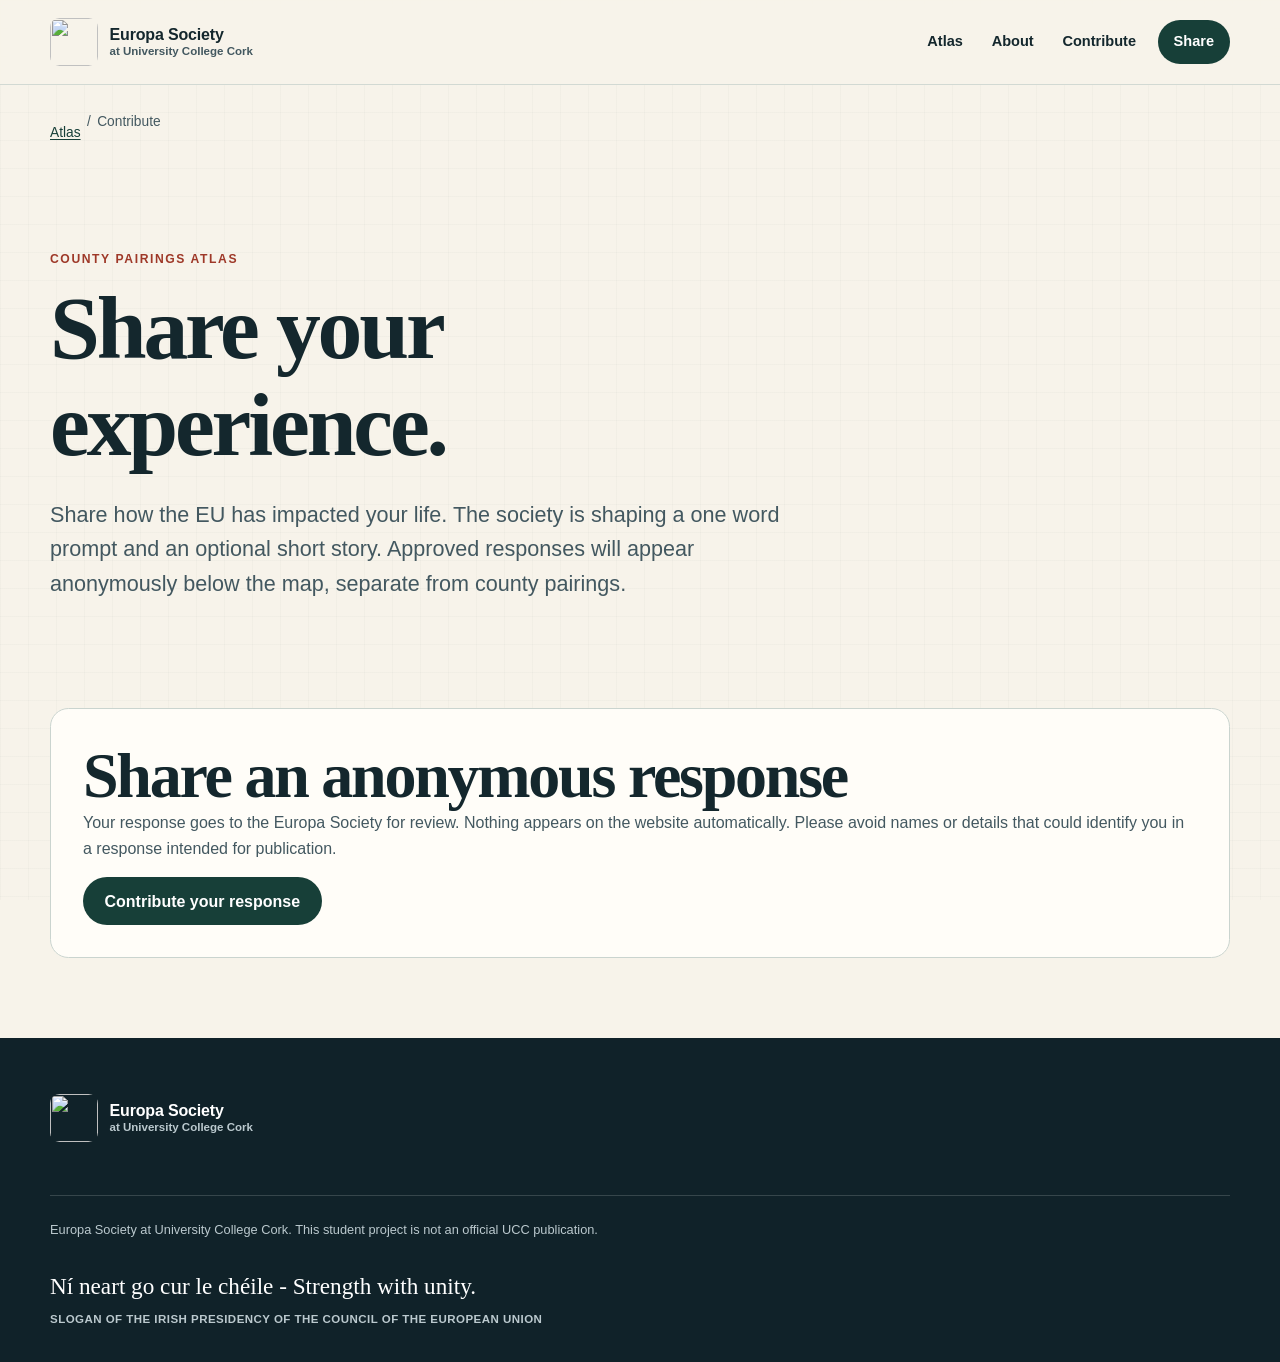
==== commit ca19e5de: "Hide contribution form until requested" ====
--- a/contribute/index.html
+++ b/contribute/index.html
@@ -36,11 +36,18 @@
           <h1 id="contribute-title">Share your experience.</h1>
           <p class="hero-intro">Share how the EU has impacted your life. The society is shaping a one word prompt and an optional short story. Approved responses will appear anonymously below the map, separate from county pairings.</p>
         </section>
-        <section class="google-form-panel" aria-labelledby="google-form-title">
-          <h2 id="google-form-title">Contribution form</h2>
+        <section class="google-form-panel contribution-panel" aria-labelledby="google-form-title">
+          <h2 id="google-form-title">Share an anonymous response</h2>
           <p>Your response goes to the Europa Society for review. Nothing appears on the website automatically. Please avoid names or details that could identify you in a response intended for publication.</p>
-          <iframe class="contribution-form-embed" title="Europa Society contribution form" src="https://docs.google.com/forms/d/1eUqqBnTXL534kfiqfLk_EZzYUlm726x2_wmoheSOeMk/viewform?embedded=true" loading="lazy">Loading form…</iframe>
-          <a class="button button-primary" href="https://docs.google.com/forms/d/1eUqqBnTXL534kfiqfLk_EZzYUlm726x2_wmoheSOeMk/viewform" target="_blank" rel="noopener noreferrer">Open contribution form</a>
+          <details class="contribution-disclosure" id="contribution-form">
+            <summary class="button button-primary">Contribute your response</summary>
+            <div class="contribution-form-content">
+              <h3>Contribution form</h3>
+              <p>Share your one word response and optional story below. Approved responses appear anonymously in Community Voices.</p>
+              <iframe class="contribution-form-embed" title="Europa Society contribution form" src="https://docs.google.com/forms/d/1eUqqBnTXL534kfiqfLk_EZzYUlm726x2_wmoheSOeMk/viewform?embedded=true" loading="lazy">Loading form…</iframe>
+              <a class="button button-secondary" href="https://docs.google.com/forms/d/1eUqqBnTXL534kfiqfLk_EZzYUlm726x2_wmoheSOeMk/viewform" target="_blank" rel="noopener noreferrer">Open contribution form in a new tab</a>
+            </div>
+          </details>
         </section>
       </div>
     </main>
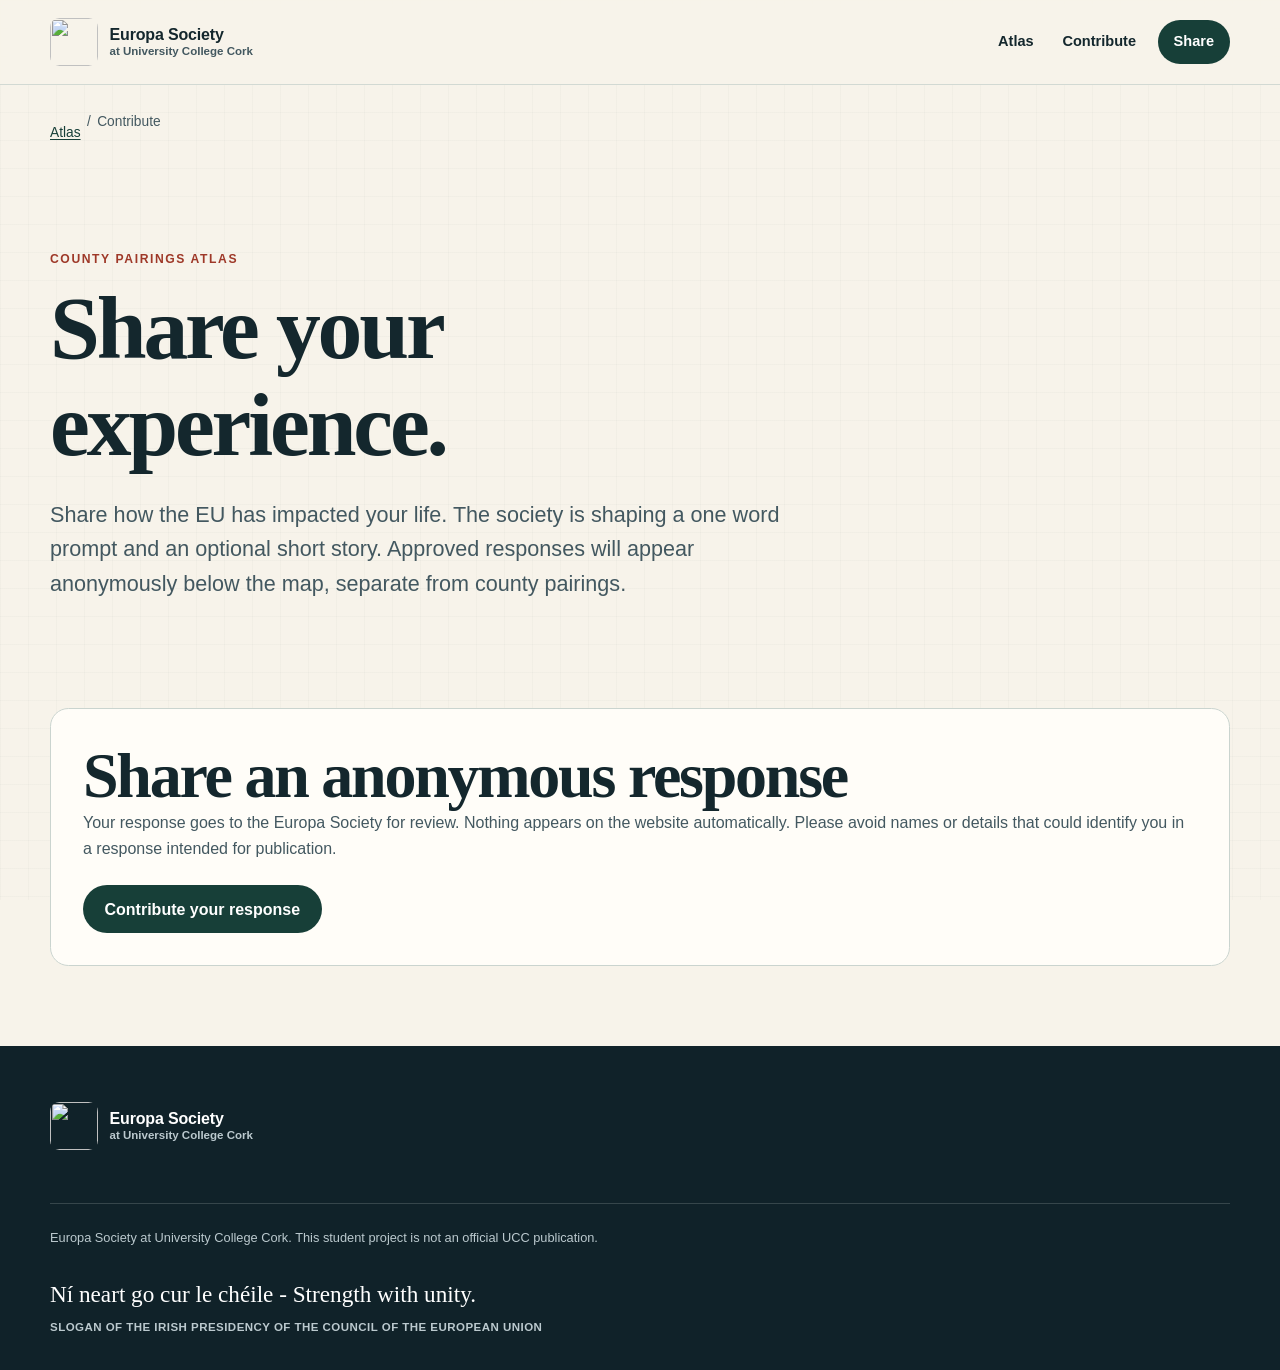
==== commit d84d9664: "Simplify contribution page navigation" ====
--- a/contribute/index.html
+++ b/contribute/index.html
@@ -20,7 +20,7 @@
         </a>
         <nav class="site-nav" aria-label="Primary navigation">
           <a href="../#atlas">Atlas</a>
-          <a href="../#method">About</a>
+          
           <a href="../contribute/" aria-current="page">Contribute</a>
           <button class="nav-share" type="button" data-share>Share</button>
         </nav>
--- a/styles.css
+++ b/styles.css
@@ -2049,3 +2049,35 @@
 .luxembourg-pin span { position: absolute; top: 14px; left: 13px; width: 11px; height: 11px; border-radius: 50%; background: #fff; }
 .luxembourg-map p { position: absolute; z-index: 4; top: calc(52% + 36px); left: calc(42% + 28px); margin: 0; color: #4d371b; font-weight: 700; }
 @media (max-width: 650px) { .partner-country-grid { grid-template-columns: 1fr; } .luxembourg-map { min-height: 280px; } }
+
+
+.contribution-disclosure {
+  margin-top: 1.5rem;
+}
+
+.contribution-disclosure > summary {
+  list-style: none;
+}
+
+.contribution-disclosure > summary::-webkit-details-marker {
+  display: none;
+}
+
+.contribution-disclosure > summary.button {
+  cursor: pointer;
+}
+
+.contribution-disclosure[open] > summary {
+  margin-bottom: 1.5rem;
+}
+
+.contribution-form-content {
+  padding-top: 1.5rem;
+  border-top: 1px solid var(--line);
+}
+
+.contribution-form-content h3 {
+  margin-bottom: 0.5rem;
+  font-family: var(--serif);
+  font-size: clamp(1.55rem, 3vw, 2rem);
+}
